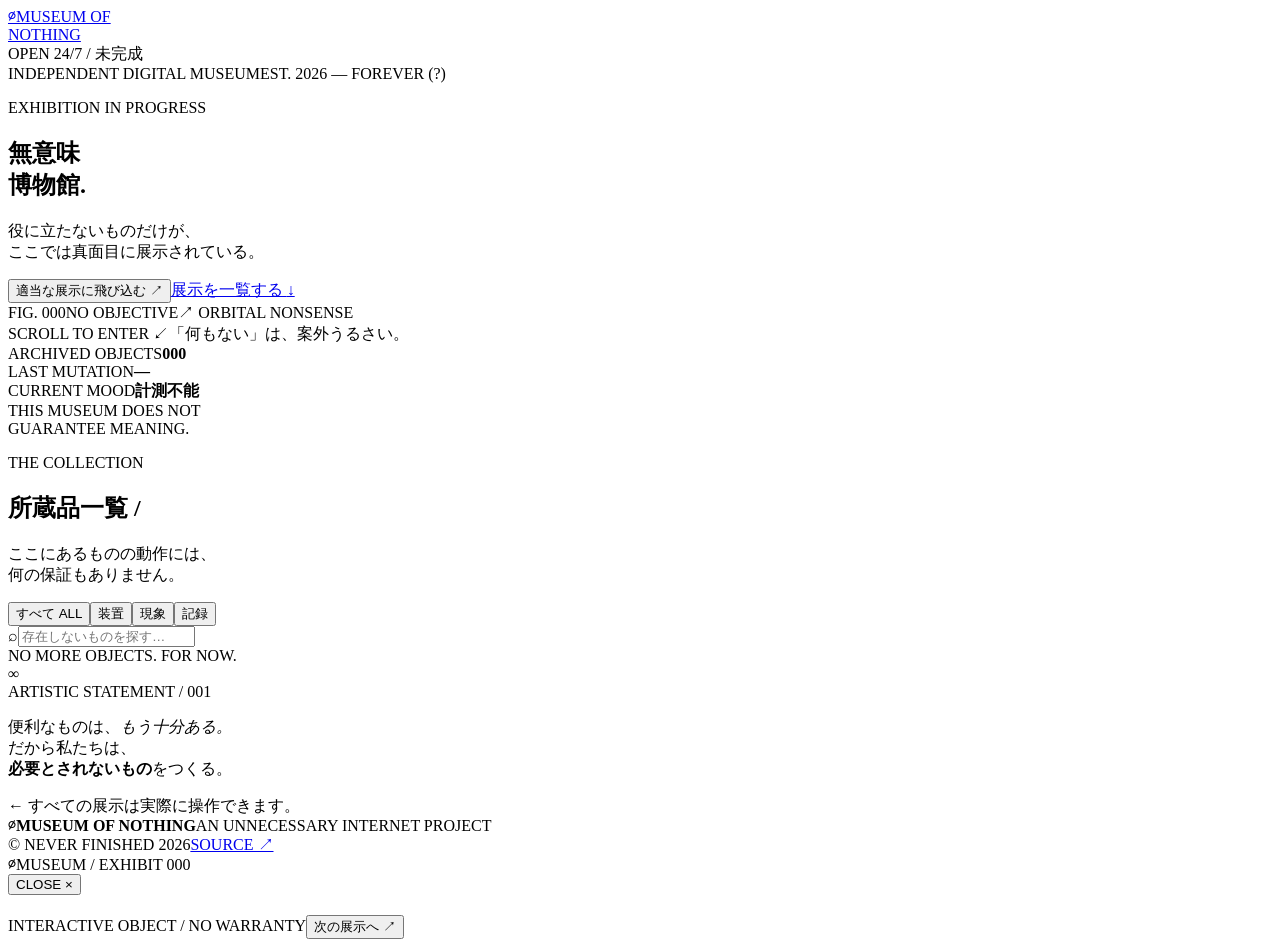
==== index.html @ 9d7526bf "Add index.html" ====
<!doctype html>
<html lang="ja">
<head>
  <meta charset="utf-8">
  <meta name="viewport" content="width=device-width, initial-scale=1">
  <meta name="theme-color" content="#0c1015">
  <meta name="description" content="役に立たない実験を蒐集する、無意味博物館。触るたびに何かが起こる。">
  <meta property="og:title" content="無意味博物館 — THE MUSEUM OF NOTHING">
  <meta property="og:description" content="説明不能な小さな装置と、終わらない実験のための場所。">
  <link rel="icon" href="assets/favicon.svg" type="image/svg+xml">
  <link rel="stylesheet" href="assets/style.css">
  <title>無意味博物館 | MUSEUM OF NOTHING</title>
</head>
<body>
  <div class="grain" aria-hidden="true"></div>
  <div class="shell">
    <header class="masthead">
      <a href="./" class="brand" aria-label="無意味博物館 トップ"><span class="brand-mark">∅</span><span>MUSEUM OF<br>NOTHING</span></a>
      <div class="mast-right"><span class="blink-dot"></span><span>OPEN 24/7 / 未完成</span><span id="date-jst"></span></div>
    </header>
    <main>
      <section class="hero" aria-labelledby="main-title">
        <div class="hero-top"><span>INDEPENDENT DIGITAL MUSEUM</span><span>EST. 2026 — FOREVER (?)</span></div>
        <div class="hero-main">
          <div class="hero-text">
            <p class="eyebrow"><span class="square"></span>EXHIBITION IN PROGRESS</p>
            <h1 id="main-title">無意味<br><span>博物館</span><span class="period">.</span></h1>
            <p class="hero-sub">役に立たないものだけが、<br>ここでは真面目に展示されている。</p>
            <div class="hero-actions"><button class="primary" id="surprise">適当な展示に飛び込む <span>↗</span></button><a class="minor-link" href="#collection">展示を一覧する <span>↓</span></a></div>
          </div>
          <div class="specimen" aria-label="回転する無意味な標本" role="img">
            <div class="specimen-ring ring-1"></div><div class="specimen-ring ring-2"></div>
            <div class="specimen-orb"><div class="orb-inner"></div></div>
            <span class="specimen-label label-a">FIG. 000</span><span class="specimen-label label-b">NO OBJECTIVE</span><span class="specimen-label label-c">↗ ORBITAL NONSENSE</span>
          </div>
        </div>
        <div class="hero-bottom"><span>SCROLL TO ENTER <span class="arrow-down">↙</span></span><span>「何もない」は、案外うるさい。</span></div>
      </section>
      <section class="counter-strip" aria-label="博物館の状態">
        <div><span class="counter-label">ARCHIVED OBJECTS</span><strong id="total">000</strong></div>
        <div><span class="counter-label">LAST MUTATION</span><strong id="lastupdate" class="counter-small">—</strong></div>
        <div><span class="counter-label">CURRENT MOOD</span><strong class="counter-small" id="mood">計測不能</strong></div>
        <div class="counter-aside">THIS MUSEUM DOES NOT<br>GUARANTEE MEANING.</div>
      </section>
      <section class="collection" id="collection">
        <div class="section-intro"><div><p class="eyebrow"><span class="square"></span>THE COLLECTION</p><h2>所蔵品一覧 <span>/</span></h2></div><p>ここにあるものの動作には、<br>何の保証もありません。</p></div>
        <div class="toolbar"><div class="filters" id="filters"><button class="chip is-active" data-filter="all">すべて <span>ALL</span></button><button class="chip" data-filter="machine">装置</button><button class="chip" data-filter="simulation">現象</button><button class="chip" data-filter="document">記録</button></div><label class="search"><span>⌕</span><input id="search" placeholder="存在しないものを探す…" aria-label="展示を検索"></label></div>
        <div class="collection-grid" id="gallery" aria-live="polite"></div>
        <div class="collection-end"><span>NO MORE OBJECTS. FOR NOW.</span><div class="line"></div><span>∞</span></div>
      </section>
      <section class="manifesto"><span class="eyebrow">ARTISTIC STATEMENT / 001</span><p>便利なものは、<em>もう十分ある。</em><br>だから私たちは、<br><strong>必要とされないもの</strong>をつくる。</p><div>← すべての展示は実際に操作できます。</div></section>
    </main>
    <footer><div><span class="footer-symbol">∅</span><strong>MUSEUM OF NOTHING</strong><span>AN UNNECESSARY INTERNET PROJECT</span></div><div>© NEVER FINISHED <span id="footer-year">2026</span><a href="https://github.com/lovingthenhk-cpu/perpetual-nonsense-lab" target="_blank" rel="noopener">SOURCE ↗</a></div></footer>
  </div>
  <div id="exhibit-modal" class="modal" aria-hidden="true">
    <div class="modal-bar"><div class="modal-bar-left"><span class="modal-icon">∅</span><span id="modal-code">MUSEUM / EXHIBIT 000</span></div><button class="modal-close" id="close" aria-label="展示を閉じる">CLOSE <span>×</span></button></div>
    <div class="modal-viewport"><div class="modal-info"><span id="modal-type" class="eyebrow"></span><h2 id="modal-title"></h2><p id="modal-description"></p><span id="modal-instruction"></span></div><div id="experiment" class="experiment"></div></div>
    <div class="modal-bottom"><span>INTERACTIVE OBJECT / NO WARRANTY</span><button id="another">次の展示へ ↗</button></div>
  </div>
  <script src="assets/app.js" defer></script>
</body>
</html>
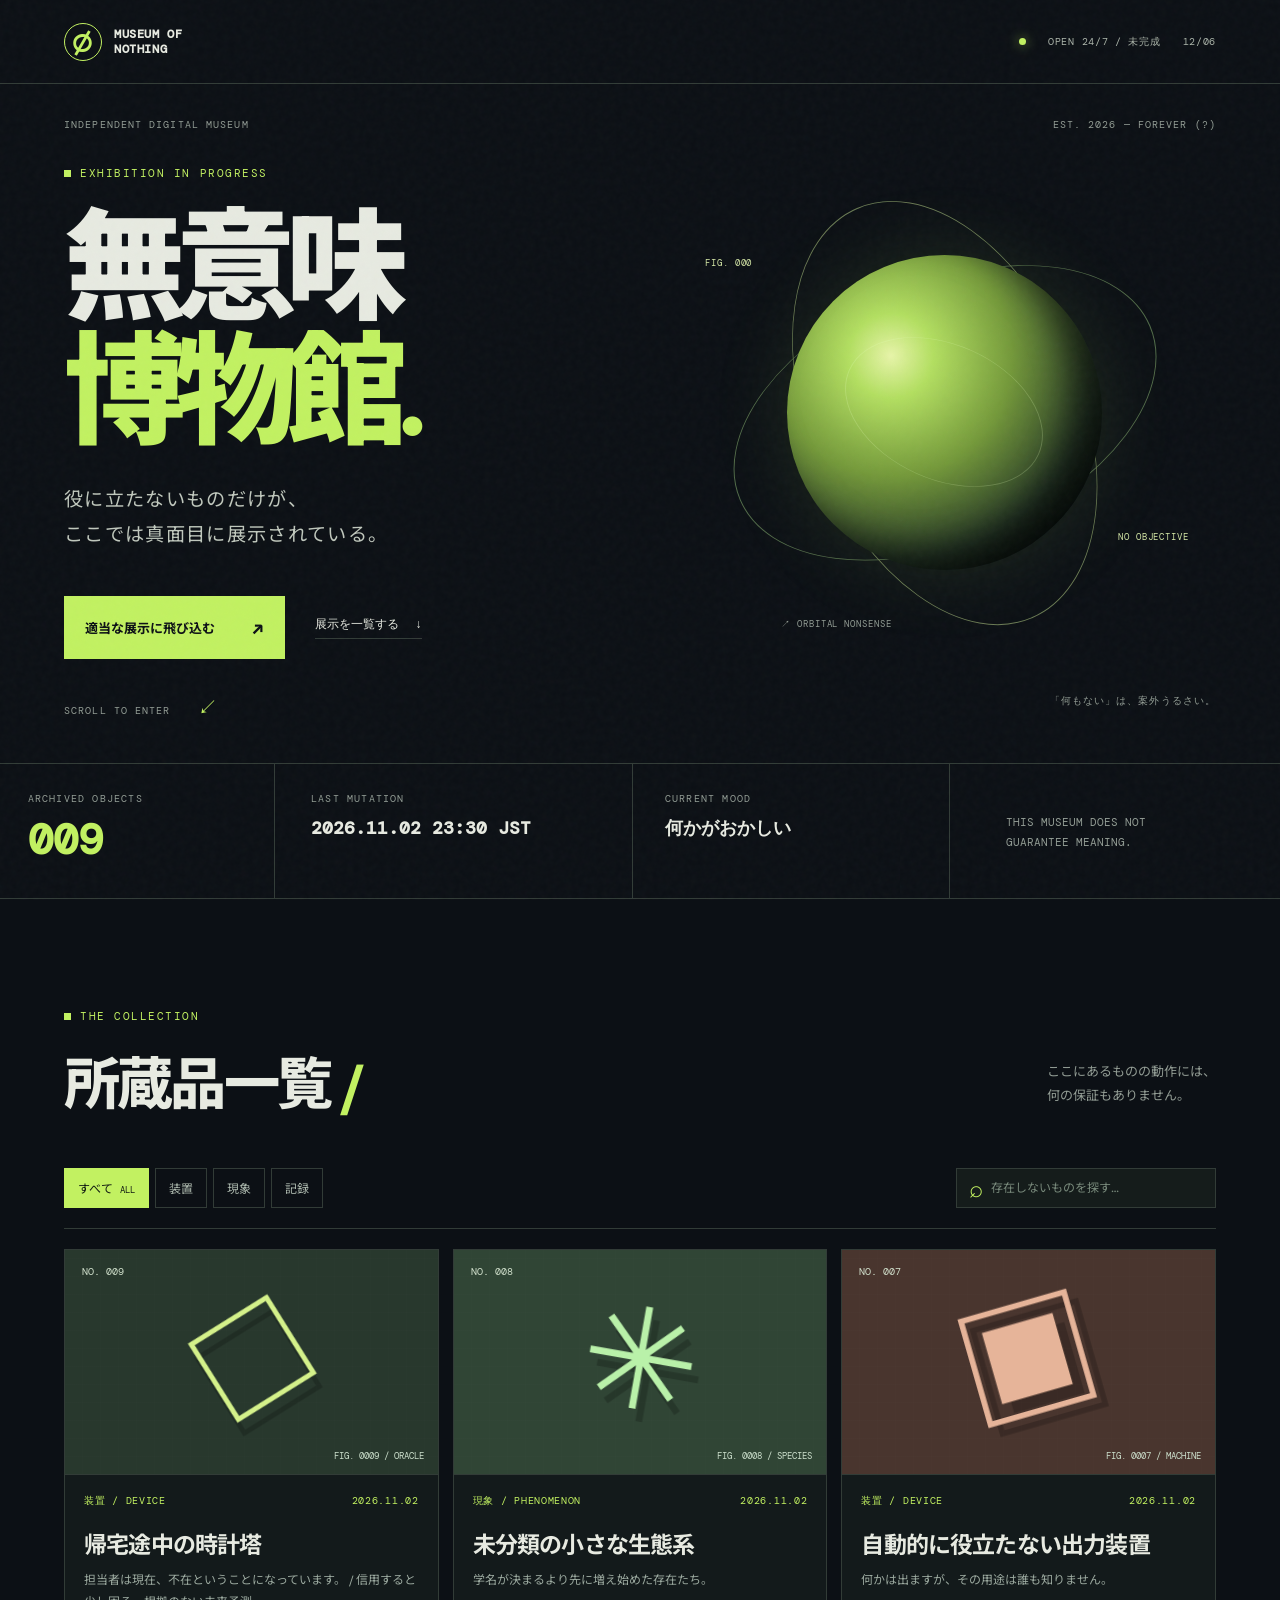
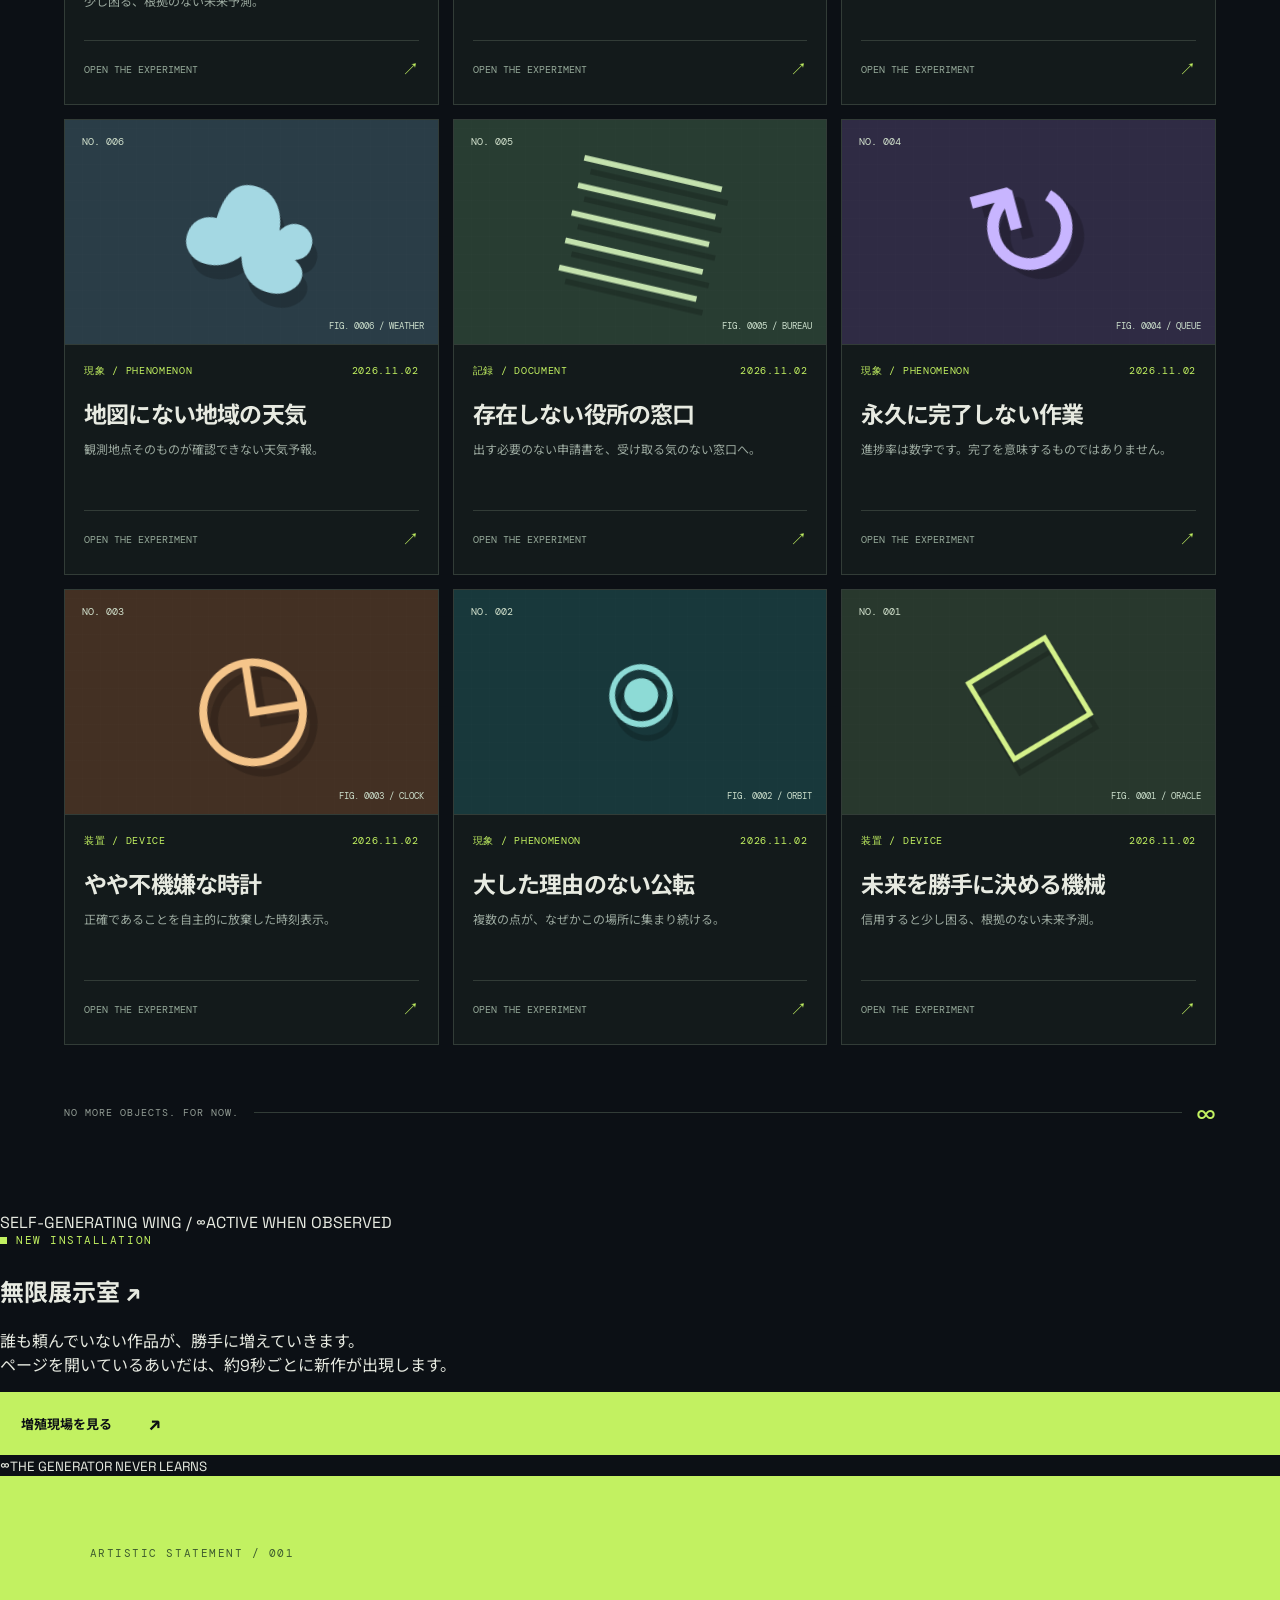
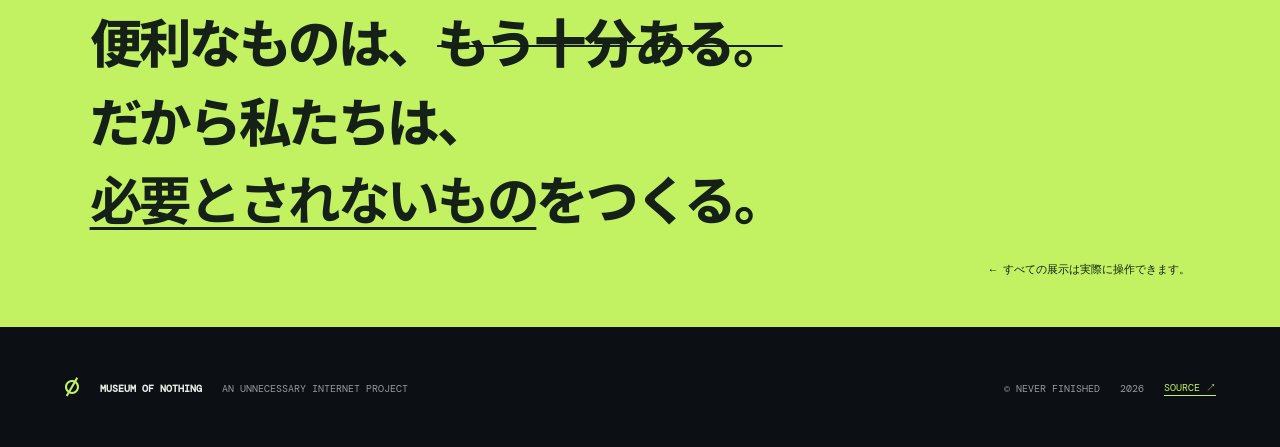
==== commit c04eb1f1: "Mutation 003: living infinite wing and new specimens (index.html)" ====
--- a/index.html
+++ b/index.html
@@ -48,6 +48,10 @@
         <div class="collection-grid" id="gallery" aria-live="polite"></div>
         <div class="collection-end"><span>NO MORE OBJECTS. FOR NOW.</span><div class="line"></div><span>∞</span></div>
       </section>
+      <section class="live-wing">
+        <div class="wing-top"><span>SELF-GENERATING WING / ∞</span><span>ACTIVE WHEN OBSERVED</span></div>
+        <div class="wing-body"><div><p class="eyebrow"><span class="square"></span>NEW INSTALLATION</p><h2>無限展示室<span> ↗</span></h2><p>誰も頼んでいない作品が、勝手に増えていきます。<br>ページを開いているあいだは、約9秒ごとに新作が出現します。</p><a class="primary" href="infinite.html">増殖現場を見る <span>↗</span></a></div><div class="wing-ornament"><span>∞</span><small>THE GENERATOR NEVER LEARNS</small></div></div>
+      </section>
       <section class="manifesto"><span class="eyebrow">ARTISTIC STATEMENT / 001</span><p>便利なものは、<em>もう十分ある。</em><br>だから私たちは、<br><strong>必要とされないもの</strong>をつくる。</p><div>← すべての展示は実際に操作できます。</div></section>
     </main>
     <footer><div><span class="footer-symbol">∅</span><strong>MUSEUM OF NOTHING</strong><span>AN UNNECESSARY INTERNET PROJECT</span></div><div>© NEVER FINISHED <span id="footer-year">2026</span><a href="https://github.com/lovingthenhk-cpu/perpetual-nonsense-lab" target="_blank" rel="noopener">SOURCE ↗</a></div></footer>
--- a/assets/style.css
+++ b/assets/style.css
@@ -0,0 +1,13 @@
+@import url('https://fonts.googleapis.com/css2?family=DM+Mono:wght@400;500&family=Space+Grotesk:wght@400;500;600;700&family=Noto+Sans+JP:wght@400;500;600;700;900&display=swap');
+:root{--bg:#0c1015;--ink:#e7eae1;--muted:#929c94;--line:#323c37;--acid:#c2f161;--dark:#182018;--panel:#171e21;--mono:'DM Mono',monospace;--sans:'Space Grotesk','Noto Sans JP',sans-serif}
+*{box-sizing:border-box}html{scroll-behavior:smooth}body{margin:0;background:var(--bg);color:var(--ink);font-family:var(--sans);-webkit-font-smoothing:antialiased}button,input{font:inherit}button{cursor:pointer}a{color:inherit;text-decoration:none}::selection{background:var(--acid);color:#0e1513}.grain{pointer-events:none;position:fixed;inset:0;z-index:80;opacity:.045;background-image:url("data:image/svg+xml,%3Csvg viewBox='0 0 180 180' xmlns='http://www.w3.org/2000/svg'%3E%3Cfilter id='n'%3E%3CfeTurbulence type='fractalNoise' baseFrequency='.8' numOctaves='3' stitchTiles='stitch'/%3E%3C/filter%3E%3Crect width='100%25' height='100%25' filter='url(%23n)' opacity='.65'/%3E%3C/svg%3E")}.shell{max-width:1600px;margin:auto}.masthead{height:84px;border-bottom:1px solid var(--line);display:flex;align-items:center;justify-content:space-between;padding:0 5%;}.brand{display:flex;gap:12px;align-items:center;font:700 12px/1.2 var(--mono);letter-spacing:.05em}.brand-mark{display:grid;place-items:center;border:1px solid var(--acid);color:var(--acid);height:38px;width:38px;border-radius:50%;font:42px/1 Georgia}.mast-right{display:flex;gap:22px;align-items:center;color:#acb5aa;font:10px var(--mono);letter-spacing:.07em}.blink-dot{width:7px;height:7px;border-radius:50%;background:var(--acid);box-shadow:0 0 12px #c2f161aa;animation:blink 2s step-end infinite}@keyframes blink{50%{opacity:.15}}
+.hero{min-height:680px;padding:34px 5% 24px;border-bottom:1px solid var(--line);position:relative;overflow:hidden}.hero-top,.hero-bottom{display:flex;justify-content:space-between;font:10px var(--mono);letter-spacing:.11em;color:var(--muted)}.hero-main{display:grid;grid-template-columns:1.12fr 1fr;align-items:center;min-height:563px}.hero-text{position:relative;z-index:2}.eyebrow{display:flex;align-items:center;gap:9px;font:11px var(--mono);letter-spacing:.14em;color:var(--acid);margin:0 0 26px}.square{display:inline-block;background:var(--acid);width:7px;height:7px}.hero h1{font-size:clamp(72px,9.5vw,154px);line-height:1.02;letter-spacing:-.09em;margin:0 0 26px;font-weight:900}.hero h1 span:not(.period){color:var(--acid)}.hero h1 .period{color:var(--acid);font-family:Georgia}.hero-sub{color:#c0c8bd;font-size:clamp(16px,1.5vw,20px);line-height:1.85;letter-spacing:.07em}.hero-actions{display:flex;align-items:center;gap:30px;margin-top:43px}.primary{display:flex;align-items:center;gap:37px;background:var(--acid);color:#0c1015;padding:18px 20px;border:1px solid var(--acid);font-weight:700;font-size:13px;transition:transform .2s,background .2s}.primary:hover{transform:translateY(-3px);background:#d7ff8a}.primary span{font-size:19px}.minor-link{font:12px var(--mono);border-bottom:1px solid var(--line);padding-bottom:5px}.minor-link span{margin-left:9px}.specimen{position:relative;width:100%;height:min(520px,42vw);display:grid;place-items:center}.specimen-ring{position:absolute;border:1px solid #536c4a;border-radius:50%;width:82%;aspect-ratio:1;transform:rotate(-23deg) scaleY(.58);animation:orbit 24s linear infinite}.ring-2{transform:rotate(67deg) scaleY(.61);animation:orbit2 19s linear infinite;border-color:#6c7c55}.specimen-orb{width:58%;aspect-ratio:1;background:radial-gradient(circle at 33% 32%,#e7f4a9 0%,#b3df61 14%,#74993a 40%,#243625 68%,#08110e 80%);border-radius:50%;box-shadow:0 0 80px #a0d65a20,inset -27px -20px 33px #0008;animation:float 6s ease-in-out infinite;position:relative}.orb-inner{position:absolute;inset:17%;border-radius:50%;border:1px solid #e4ffbe3a;transform:rotate(24deg) scaleY(.65)}.specimen-label{position:absolute;color:#d7eaa8;font:9px var(--mono);letter-spacing:.1em}.label-a{left:6%;top:20%}.label-b{right:5%;bottom:25%}.label-c{left:20%;bottom:8%;color:var(--muted)}@keyframes orbit{to{transform:rotate(337deg) scaleY(.58)}}@keyframes orbit2{to{transform:rotate(427deg) scaleY(.61)}}@keyframes float{50%{transform:translateY(-16px)}}.hero-bottom .arrow-down{margin-left:20px;font-size:20px;color:var(--acid)}
+.counter-strip{display:grid;grid-template-columns:1fr 1.3fr 1.15fr 1.2fr;min-height:135px;border-bottom:1px solid var(--line)}.counter-strip>div{padding:28px 16px 24px 10%;border-right:1px solid var(--line);display:flex;flex-direction:column;gap:14px}.counter-strip>div:last-child{border:0;padding-left:17%;justify-content:center}.counter-label{font:10px var(--mono);letter-spacing:.12em;color:var(--muted)}.counter-strip strong{font:600 42px var(--mono);color:var(--acid);line-height:1}.counter-strip strong.counter-small{font-size:18px;color:var(--ink)}.counter-aside{font:11px/1.8 var(--mono);color:var(--muted)}
+.collection{padding:110px 5% 80px}.section-intro{display:flex;justify-content:space-between;align-items:end;margin-bottom:48px}.section-intro .eyebrow{margin-bottom:16px}.section-intro h2{font-weight:800;font-size:clamp(32px,4.4vw,62px);letter-spacing:-.05em;margin:0}.section-intro h2 span{color:var(--acid)}.section-intro>p{font-size:13px;line-height:1.8;color:var(--muted)}.toolbar{display:flex;gap:15px;justify-content:space-between;align-items:center;border-bottom:1px solid var(--line);padding-bottom:20px;margin-bottom:20px}.filters{display:flex;gap:6px;flex-wrap:wrap}.chip{padding:10px 13px;border:1px solid var(--line);color:#acb8ad;background:transparent;font-size:12px}.chip span{font:9px var(--mono);margin-left:4px}.chip.is-active,.chip:hover{background:var(--acid);border-color:var(--acid);color:#121b13}.search{display:flex;align-items:center;background:#151c1b;border:1px solid var(--line);padding:0 12px;min-width:260px;height:40px}.search span{color:var(--acid);font-size:24px}.search input{width:100%;background:transparent;border:0;outline:0;color:var(--ink);font-size:12px;padding:8px}.search input::placeholder{color:#78897b}
+.collection-grid{display:grid;grid-template-columns:repeat(3,minmax(0,1fr));gap:14px}.item{border:1px solid var(--line);position:relative;min-width:0;background:#131a1b;transition:border-color .22s,transform .22s}.item:hover{border-color:var(--acid);transform:translateY(-4px)}.item-art{height:225px;position:relative;overflow:hidden;display:grid;place-items:center;background:var(--art-bg,#22322a);border-bottom:1px solid var(--line)}.item-art:before{content:'';position:absolute;inset:0;opacity:.4;background:repeating-linear-gradient(0deg,transparent 0px,transparent 17px,#ffffff0b 18px),repeating-linear-gradient(90deg,transparent 0px,transparent 17px,#ffffff08 18px)}.glyph{font:normal clamp(90px,11vw,170px)/1 Georgia;filter:drop-shadow(9px 12px 0 #0003);transform:rotate(var(--tilt,0deg));transition:transform .5s}.item:hover .glyph{transform:rotate(calc(var(--tilt,0deg) + 20deg)) scale(1.11)}.art-index{position:absolute;top:15px;left:17px;font:10px var(--mono);color:#d1e0cc}.art-decor{position:absolute;bottom:12px;right:14px;font:9px var(--mono);color:#cde0cd}.item-bottom{padding:19px 19px 23px}.item-meta{display:flex;justify-content:space-between;color:var(--acid);font:10px var(--mono);letter-spacing:.07em;margin-bottom:18px}.item-bottom h3{margin:0 0 10px;font-size:23px;letter-spacing:-.035em}.item-bottom p{color:#9ba99f;font-size:12px;line-height:1.8;min-height:44px;margin:0 0 26px}.item-foot{display:flex;justify-content:space-between;align-items:center;border-top:1px solid var(--line);padding-top:17px;font:10px var(--mono);color:#95a999}.item-foot b{font-size:17px;color:var(--acid);font-weight:400}.item-open{position:absolute;inset:0;background:transparent;border:0;z-index:2;opacity:0}.item:focus-within{outline:2px solid var(--acid);outline-offset:2px}.collection-end{display:flex;align-items:center;gap:15px;color:var(--muted);font:10px var(--mono);letter-spacing:.1em;margin-top:48px}.collection-end .line{height:1px;background:var(--line);flex:1}.collection-end>span:last-child{font-size:30px;color:var(--acid)}.empty{grid-column:1/-1;text-align:center;padding:90px;color:var(--muted);border:1px dashed var(--line)}
+.manifesto{background:var(--acid);color:#152016;min-height:405px;padding:70px 7% 50px;display:flex;flex-direction:column;justify-content:space-between}.manifesto .eyebrow{color:#3e5c2e}.manifesto p{font-size:clamp(28px,4.1vw,58px);font-weight:800;line-height:1.5;letter-spacing:-.045em;margin:20px 0}.manifesto em{font-style:normal;text-decoration:line-through;text-decoration-thickness:2px}.manifesto strong{text-decoration:underline;text-decoration-thickness:3px;text-underline-offset:7px}.manifesto>div{align-self:end;font:11px var(--mono)}footer{display:flex;justify-content:space-between;gap:30px;padding:43px 5%;font:10px var(--mono);color:var(--muted)}footer>div{display:flex;gap:20px;align-items:center}footer strong{color:var(--ink)}.footer-symbol{font:32px Georgia;color:var(--acid)}footer a{color:var(--acid);border-bottom:1px solid var(--acid)}
+.modal{position:fixed;inset:0;z-index:120;background:#0b1014;display:none;flex-direction:column}.modal.is-open{display:flex}.modal-bar,.modal-bottom{height:65px;flex-shrink:0;border-bottom:1px solid #344039;display:flex;justify-content:space-between;align-items:center;padding:0 4%;font:10px var(--mono);letter-spacing:.1em}.modal-bar-left{display:flex;align-items:center;gap:12px}.modal-icon{display:grid;place-items:center;border-radius:50%;border:1px solid var(--acid);color:var(--acid);font:30px Georgia;width:32px;height:32px}.modal-close,.modal-bottom button{background:none;border:0;color:var(--acid);font:11px var(--mono);letter-spacing:.08em}.modal-close span{font-size:24px;vertical-align:middle;margin-left:10px}.modal-viewport{flex:1;min-height:0;display:grid;grid-template-columns:350px 1fr}.modal-info{border-right:1px solid var(--line);padding:55px 28px 25px 12%;display:flex;flex-direction:column}.modal-info h2{font-size:clamp(27px,3vw,47px);letter-spacing:-.04em;line-height:1.35;margin:0 0 23px}.modal-info p{color:#a6b2a8;line-height:1.95;font-size:14px}.modal-info>span:last-child{margin-top:auto;color:var(--acid);font:11px/1.8 var(--mono);padding-top:25px}.experiment{position:relative;min-height:410px;overflow:auto;background:#111b19;display:grid;place-items:center}.modal-bottom{height:55px;border-top:1px solid var(--line);border-bottom:0;color:var(--muted)}
+.exp-button{border:1px solid var(--acid);background:var(--acid);color:#102016;padding:14px 20px;font:600 12px var(--mono);cursor:pointer}.exp-button:hover{background:transparent;color:var(--acid)}.exp-wrap{width:min(640px,90%);padding:40px 0;text-align:center}.exp-super{font:11px var(--mono);color:var(--acid);letter-spacing:.15em}.exp-big{font:700 clamp(46px,7vw,96px) var(--sans);letter-spacing:-.06em;line-height:1.2;margin:20px auto;color:#e2f4cb}.exp-desc{font:13px/2 var(--mono);color:#aabda9;margin:20px 0 30px}.exp-output{font:15px/2 var(--mono);padding:25px;margin:25px auto;background:#1b2a25;border:1px solid #4b6752;max-width:540px;word-break:break-word}.exp-canvas{display:block;width:100%;height:100%;min-height:360px;cursor:crosshair;touch-action:manipulation}.exp-display{font:700 clamp(55px,9vw,125px)/1.15 var(--mono);color:var(--acid);letter-spacing:-.08em}.exp-meter{height:18px;background:#344139;width:100%;margin:30px 0 14px;overflow:hidden}.exp-meter>div{height:100%;background:var(--acid);width:12%;transition:width .5s}.exp-form{text-align:left;border:1px solid #47614d;padding:25px 30px}.exp-form label{display:block;color:#b9cfb4;font:12px var(--mono);margin:20px 0}.exp-form input,.exp-form select{display:block;width:100%;margin-top:8px;border:1px solid #54705a;background:#13201b;color:var(--ink);padding:12px;font:14px var(--sans)}.exp-stamp{font:700 42px var(--mono);transform:rotate(-12deg);display:inline-block;color:var(--acid);border:5px double var(--acid);padding:5px 12px;margin:30px}
+@media(max-width:900px){.hero-main{grid-template-columns:1fr}.hero{min-height:730px}.specimen{height:300px;max-width:500px;margin:auto}.specimen-orb{width:170px}.specimen-ring{width:260px}.hero h1{font-size:clamp(76px,13vw,110px)}.counter-strip{grid-template-columns:repeat(2,1fr)}.counter-strip>div{border-bottom:1px solid var(--line)}.collection-grid{grid-template-columns:repeat(2,minmax(0,1fr))}.modal-viewport{grid-template-columns:260px 1fr}.modal-info{padding:40px 20px}.section-intro{align-items:start}.item-art{height:200px}}
+@media(max-width:620px){.masthead{height:67px}.mast-right span:last-child,.hero-top span:last-child,.hero-bottom span:last-child,.counter-strip>div:last-child{display:none}.hero{min-height:790px}.hero-main{min-height:680px;align-content:center}.hero-text{padding-top:37px}.hero h1{font-size:clamp(66px,18vw,96px)}.hero-actions{gap:18px;flex-wrap:wrap}.specimen{margin-top:8px}.collection{padding-top:65px}.section-intro{display:block}.section-intro>p{margin-top:22px}.toolbar{display:block}.search{margin-top:14px;min-width:0}.collection-grid{grid-template-columns:1fr}.item-art{height:220px}.modal-viewport{display:block;overflow:auto}.modal-info{border-right:0;border-bottom:1px solid var(--line);padding:24px 6%}.modal-info h2{font-size:30px;margin-bottom:9px}.modal-info p{margin:0}.modal-info>span:last-child{display:none}.experiment{min-height:430px}.modal-bottom{height:55px}footer,footer>div{flex-wrap:wrap}.manifesto{padding:44px 6%}.counter-strip>div{padding:23px!important}.counter-strip strong{font-size:32px}}
+@media(prefers-reduced-motion:reduce){*,*:before,*:after{scroll-behavior:auto!important;animation-duration:.01ms!important;transition-duration:.01ms!important}}
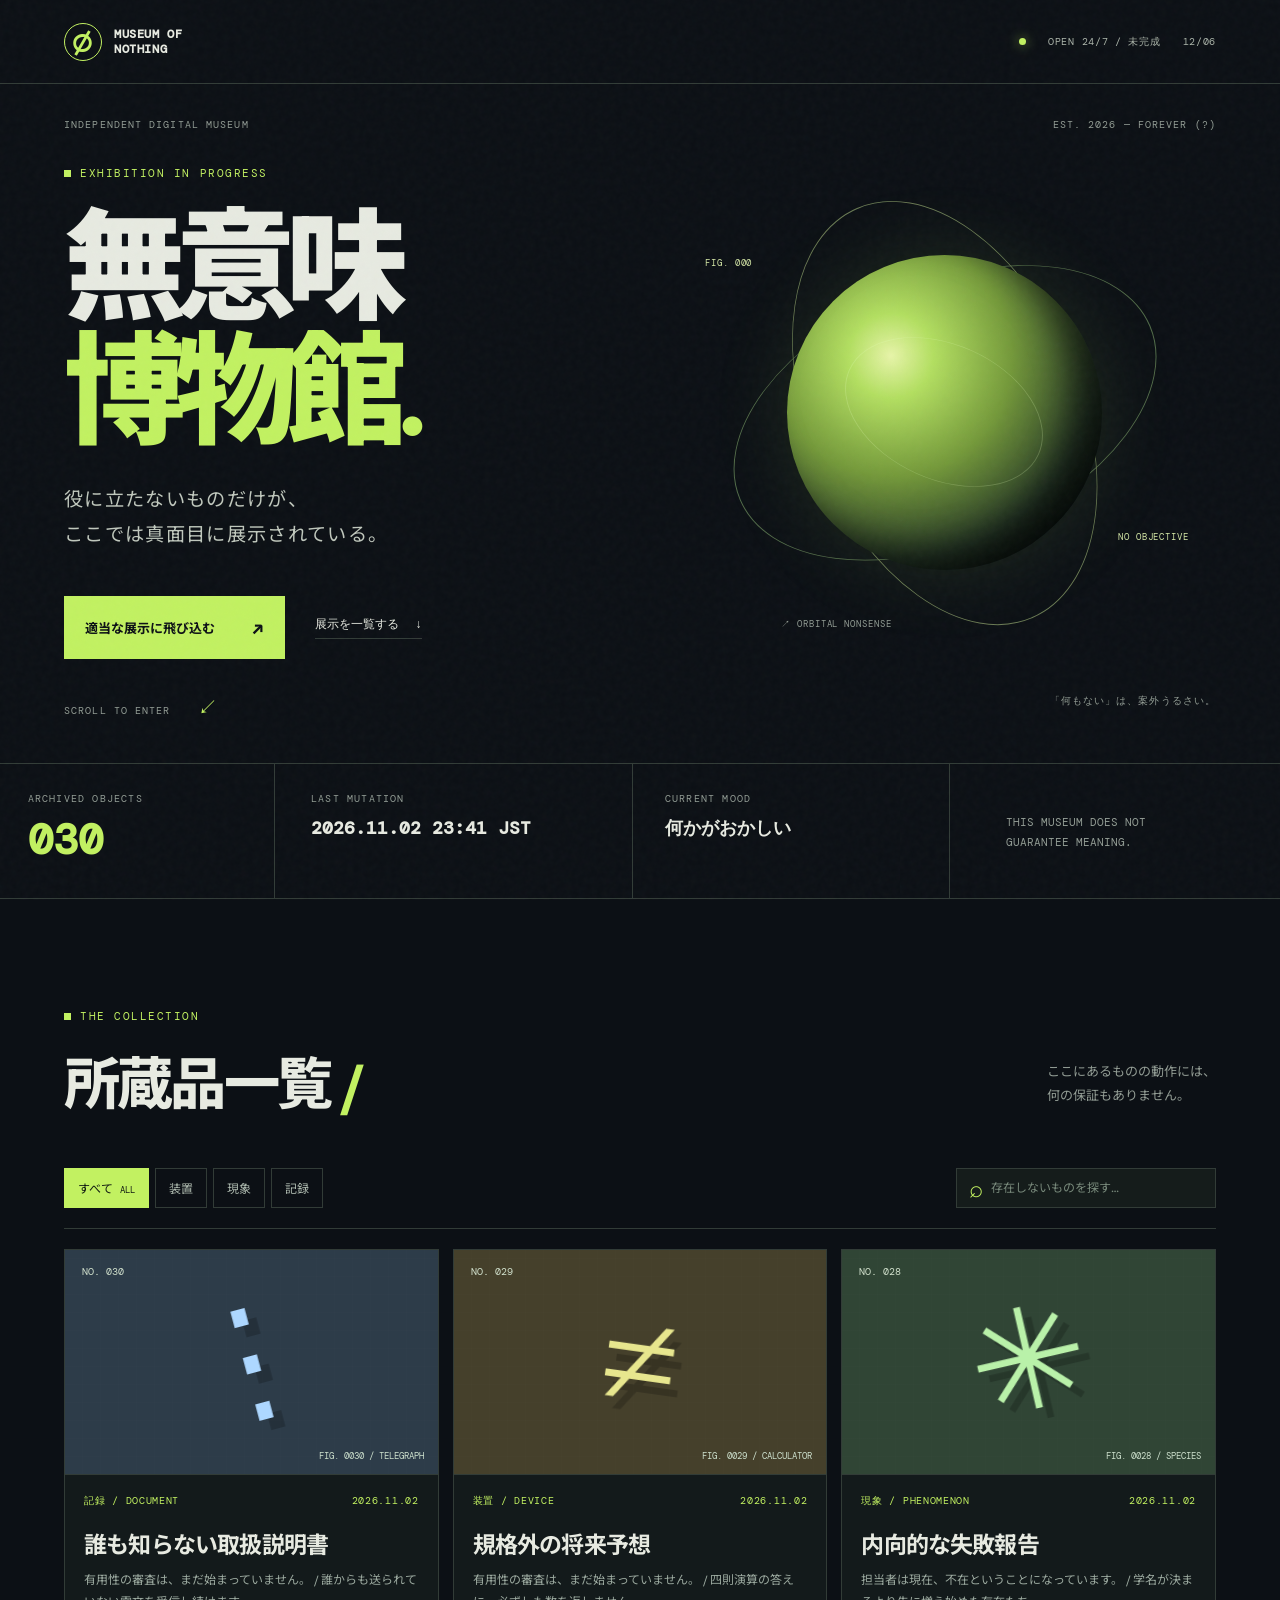
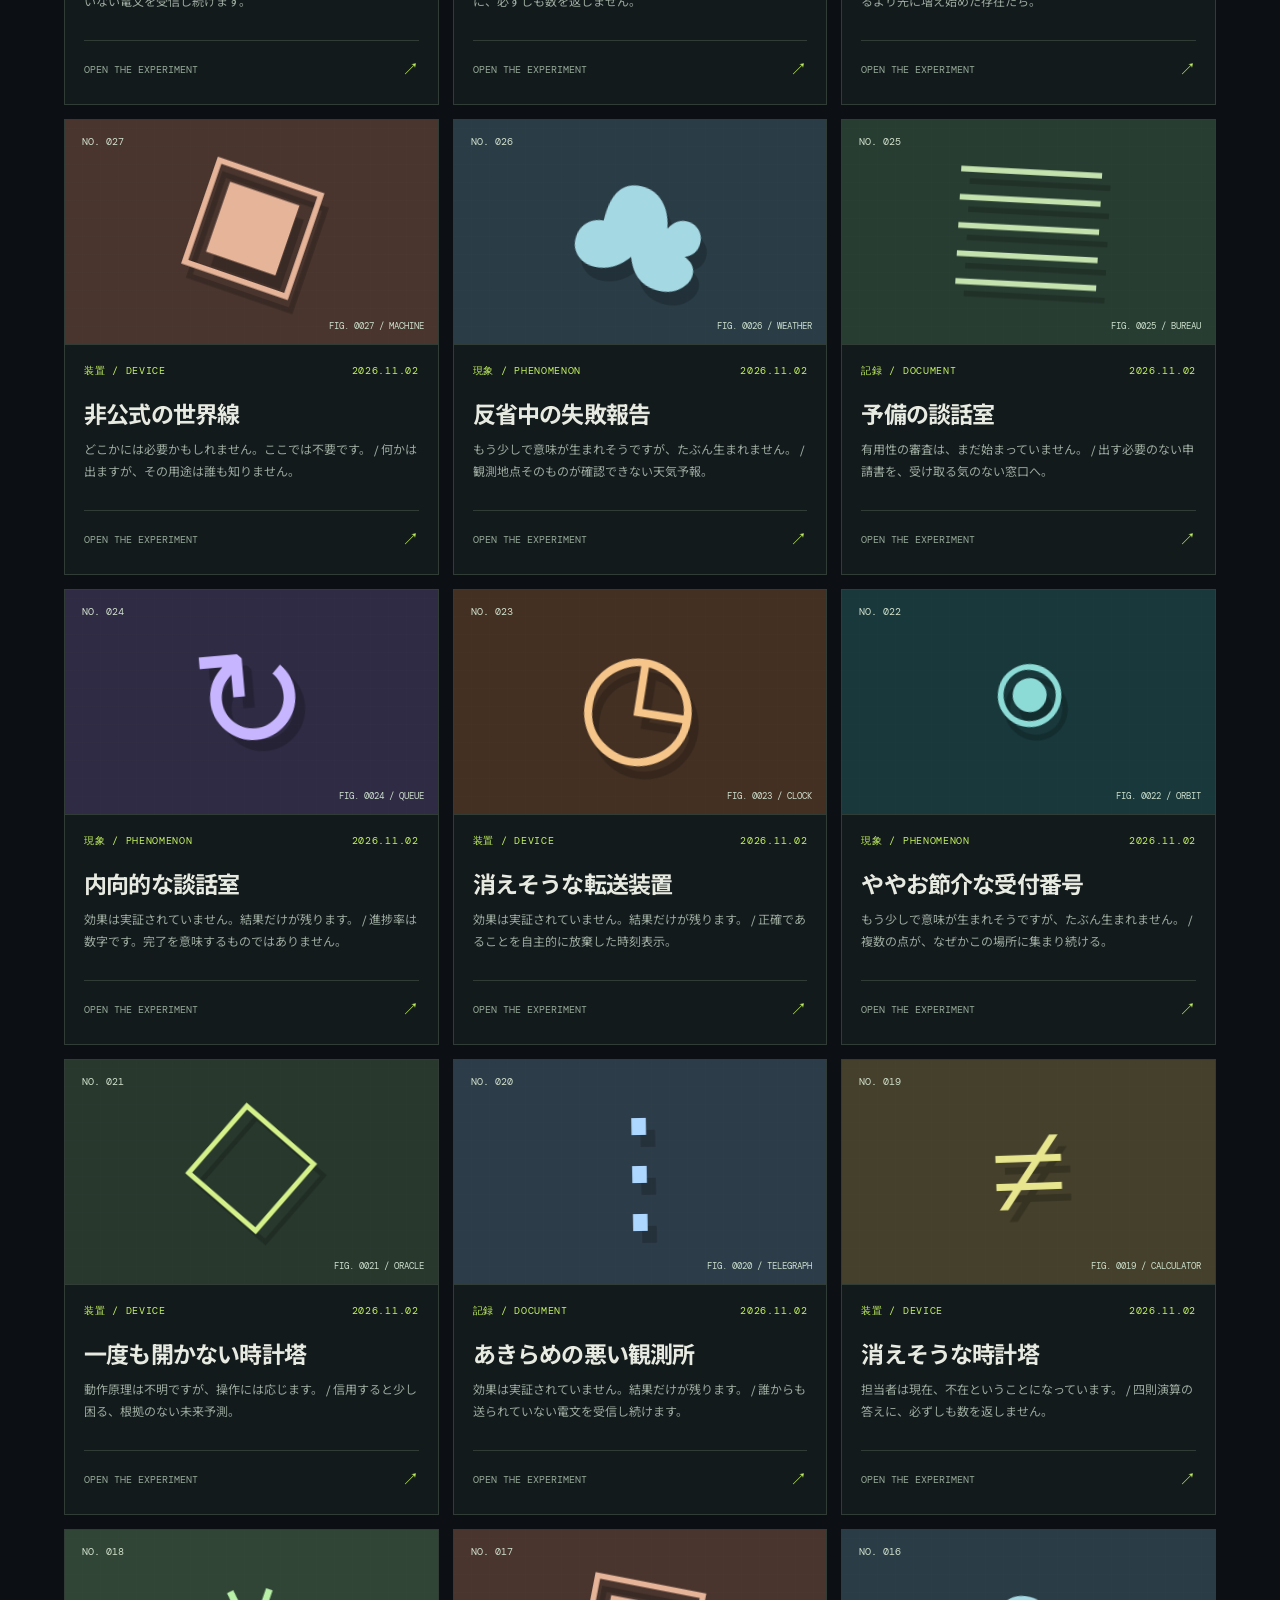
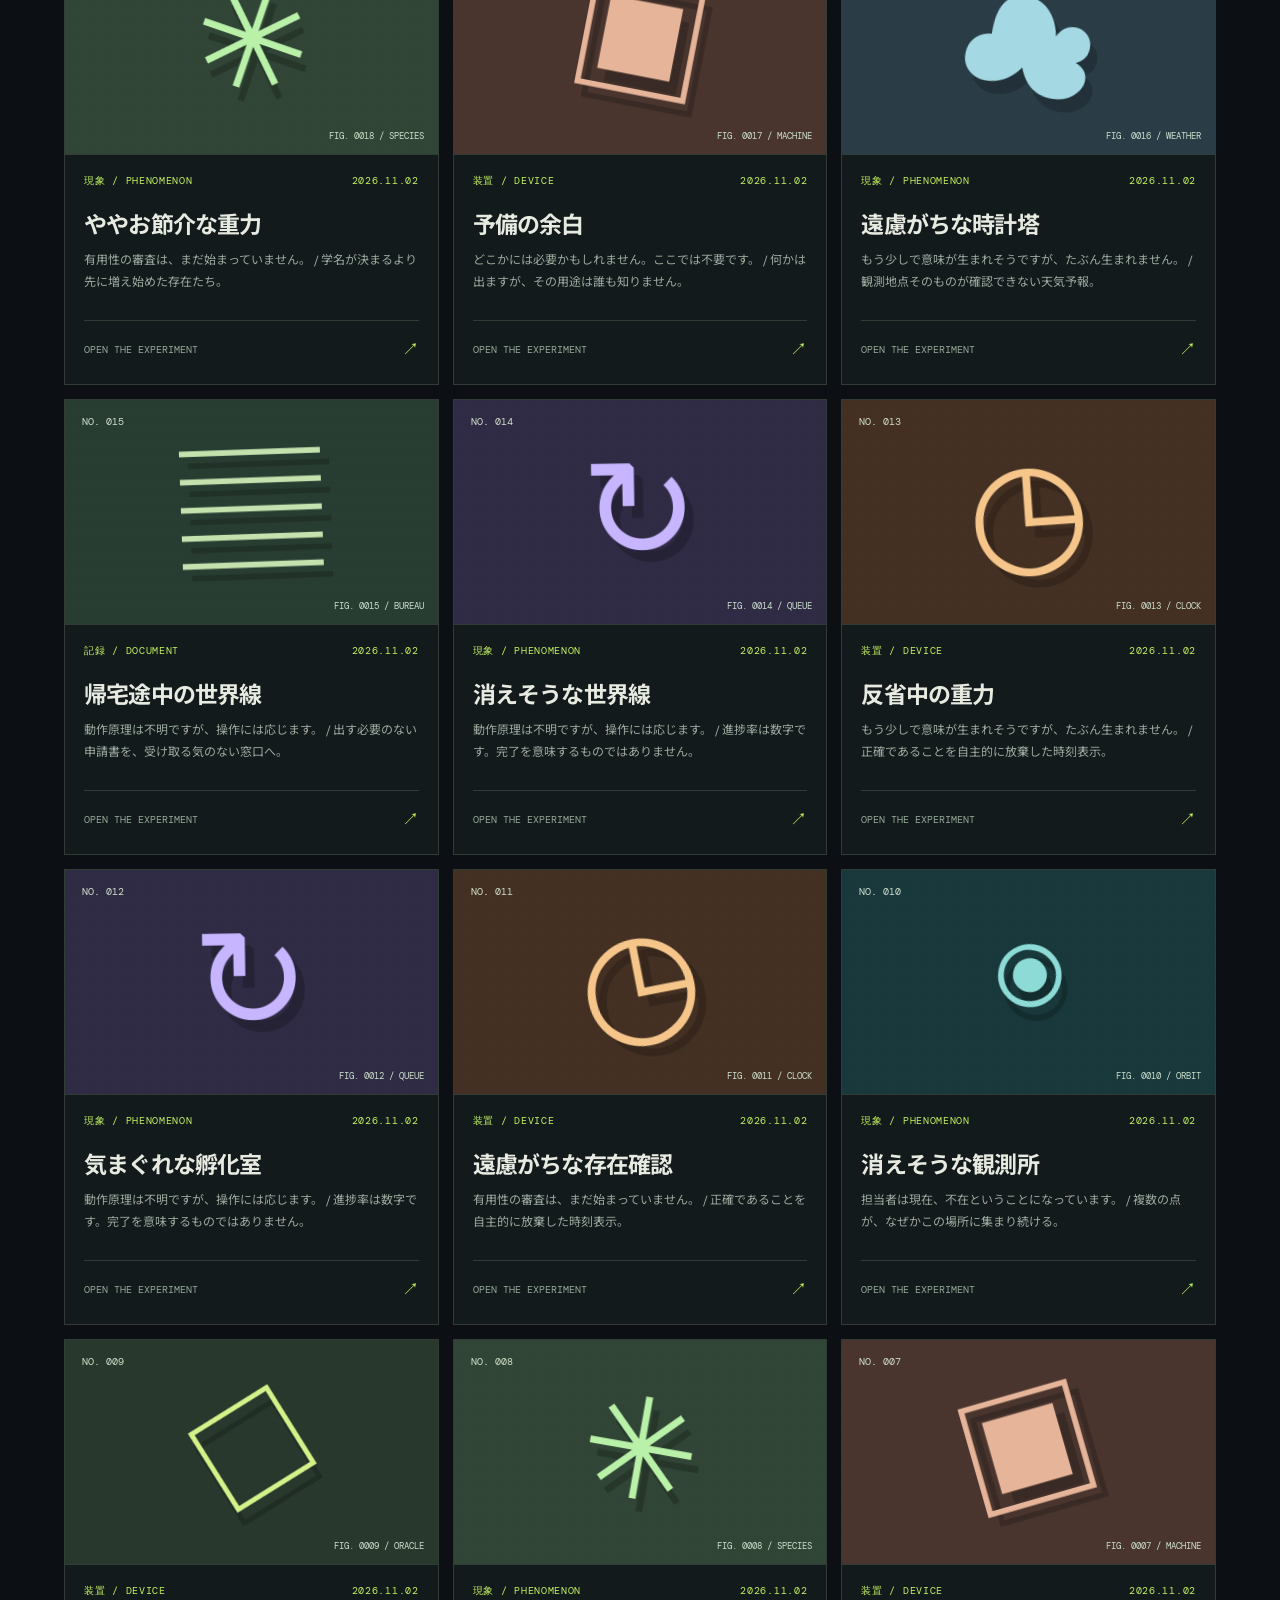
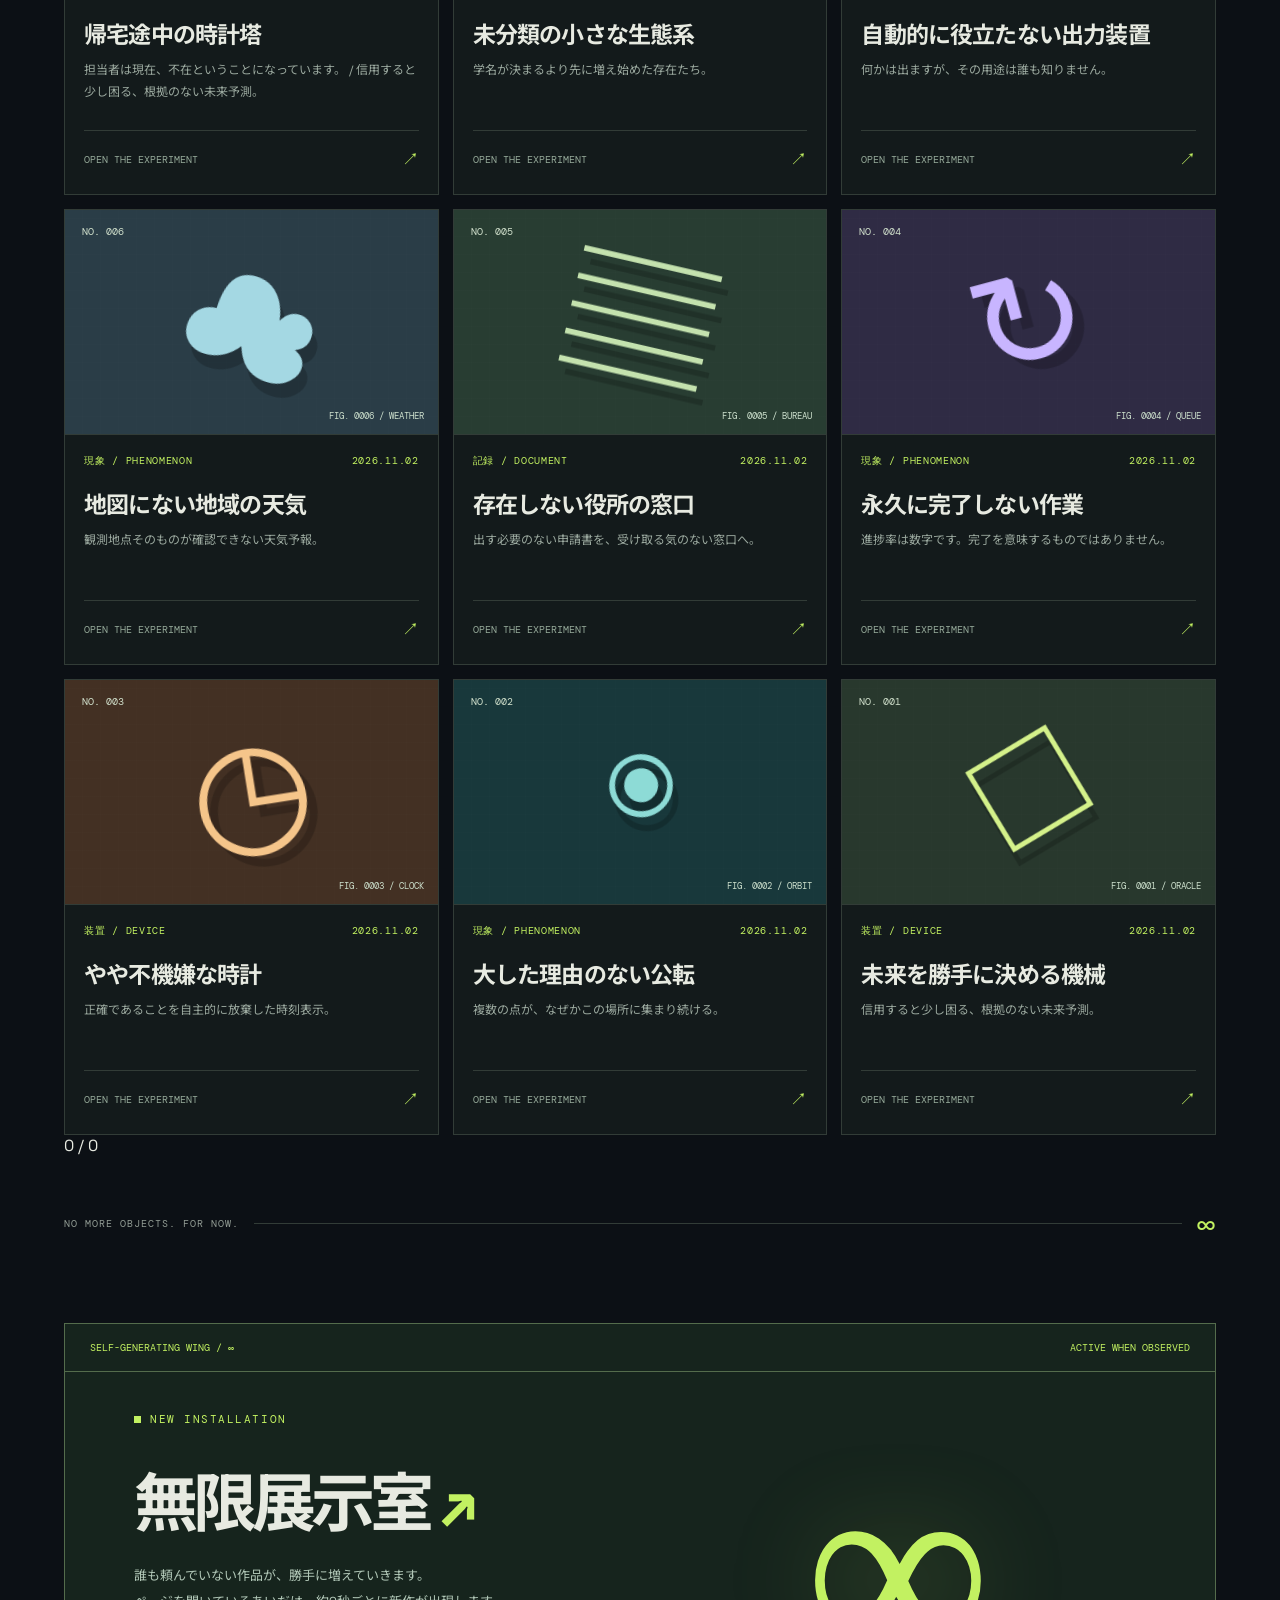
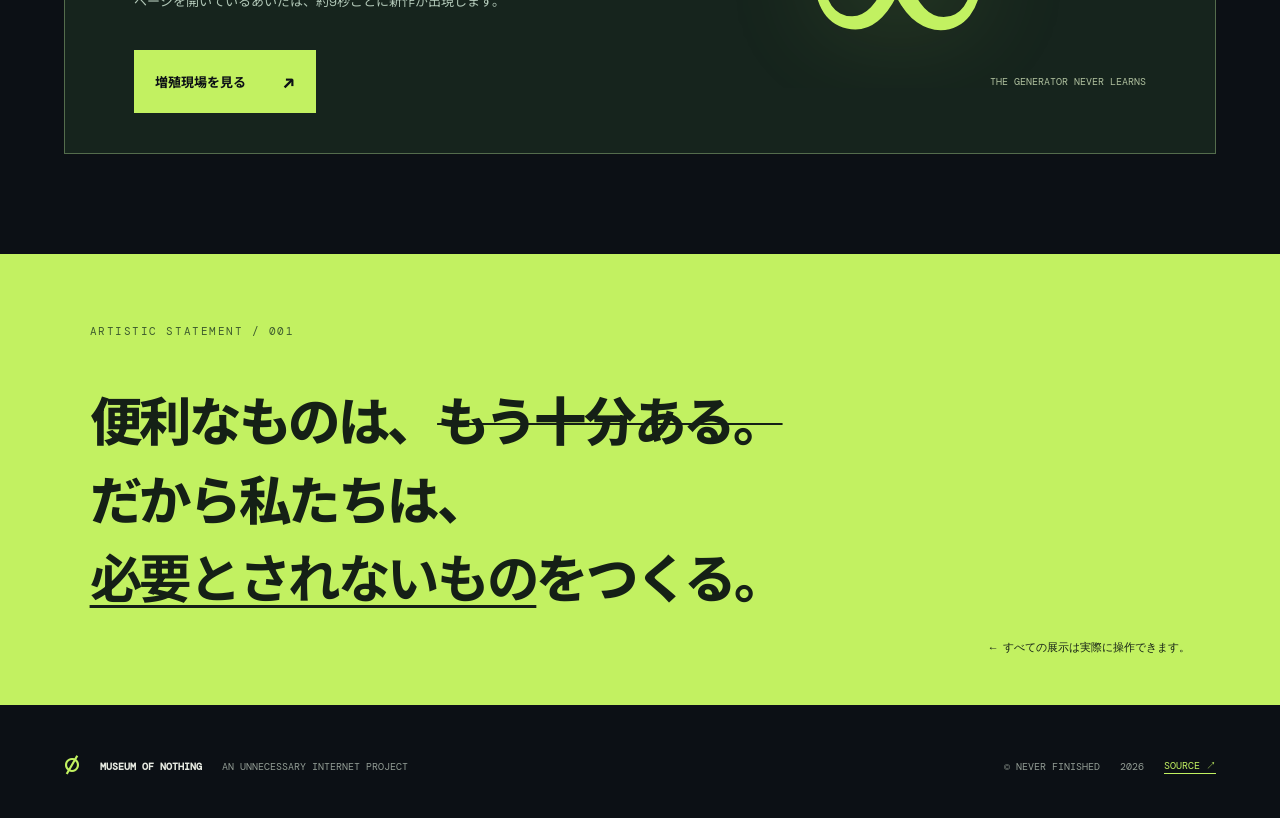
==== commit b60e7495: "Museum: paginated gallery" ====
--- a/index.html
+++ b/index.html
@@ -46,6 +46,7 @@
         <div class="section-intro"><div><p class="eyebrow"><span class="square"></span>THE COLLECTION</p><h2>所蔵品一覧 <span>/</span></h2></div><p>ここにあるものの動作には、<br>何の保証もありません。</p></div>
         <div class="toolbar"><div class="filters" id="filters"><button class="chip is-active" data-filter="all">すべて <span>ALL</span></button><button class="chip" data-filter="machine">装置</button><button class="chip" data-filter="simulation">現象</button><button class="chip" data-filter="document">記録</button></div><label class="search"><span>⌕</span><input id="search" placeholder="存在しないものを探す…" aria-label="展示を検索"></label></div>
         <div class="collection-grid" id="gallery" aria-live="polite"></div>
+        <div class="load-more-wrap"><button id="load-more" class="load-more" hidden>さらに展示を開く <span>↓</span></button><span id="visible-info">0 / 0</span></div>
         <div class="collection-end"><span>NO MORE OBJECTS. FOR NOW.</span><div class="line"></div><span>∞</span></div>
       </section>
       <section class="live-wing">
--- a/assets/style.css
+++ b/assets/style.css
@@ -11,3 +11,4 @@
 @media(max-width:900px){.hero-main{grid-template-columns:1fr}.hero{min-height:730px}.specimen{height:300px;max-width:500px;margin:auto}.specimen-orb{width:170px}.specimen-ring{width:260px}.hero h1{font-size:clamp(76px,13vw,110px)}.counter-strip{grid-template-columns:repeat(2,1fr)}.counter-strip>div{border-bottom:1px solid var(--line)}.collection-grid{grid-template-columns:repeat(2,minmax(0,1fr))}.modal-viewport{grid-template-columns:260px 1fr}.modal-info{padding:40px 20px}.section-intro{align-items:start}.item-art{height:200px}}
 @media(max-width:620px){.masthead{height:67px}.mast-right span:last-child,.hero-top span:last-child,.hero-bottom span:last-child,.counter-strip>div:last-child{display:none}.hero{min-height:790px}.hero-main{min-height:680px;align-content:center}.hero-text{padding-top:37px}.hero h1{font-size:clamp(66px,18vw,96px)}.hero-actions{gap:18px;flex-wrap:wrap}.specimen{margin-top:8px}.collection{padding-top:65px}.section-intro{display:block}.section-intro>p{margin-top:22px}.toolbar{display:block}.search{margin-top:14px;min-width:0}.collection-grid{grid-template-columns:1fr}.item-art{height:220px}.modal-viewport{display:block;overflow:auto}.modal-info{border-right:0;border-bottom:1px solid var(--line);padding:24px 6%}.modal-info h2{font-size:30px;margin-bottom:9px}.modal-info p{margin:0}.modal-info>span:last-child{display:none}.experiment{min-height:430px}.modal-bottom{height:55px}footer,footer>div{flex-wrap:wrap}.manifesto{padding:44px 6%}.counter-strip>div{padding:23px!important}.counter-strip strong{font-size:32px}}
 @media(prefers-reduced-motion:reduce){*,*:before,*:after{scroll-behavior:auto!important;animation-duration:.01ms!important;transition-duration:.01ms!important}}
+.live-wing{margin:0 5% 100px;border:1px solid #546c4c;background:#16241d}.wing-top{padding:17px 25px;border-bottom:1px solid #546c4c;display:flex;justify-content:space-between;gap:20px;font:10px var(--mono);color:var(--acid)}.wing-body{display:grid;grid-template-columns:1fr 1fr;padding:40px 6%;align-items:center;gap:20px}.wing-body h2{font-size:clamp(40px,5vw,75px);margin:10px 0 18px;letter-spacing:-.08em}.wing-body h2 span{color:var(--acid)}.wing-body p:not(.eyebrow){font-size:13px;line-height:2;color:#b1c7b7}.wing-body .primary{display:inline-flex;margin-top:22px}.wing-ornament{position:relative;display:grid;place-items:center;height:250px;overflow:hidden}.wing-ornament span{font:260px/1 Georgia;color:var(--acid);text-shadow:0 0 95px #c2f16140;animation:float 5s ease-in-out infinite}.wing-ornament small{position:absolute;bottom:0;right:0;color:#afc09e;font:10px var(--mono)}@media(max-width:620px){.live-wing{margin:0 5% 60px}.wing-body{grid-template-columns:1fr}.wing-top span:last-child{display:none}.wing-ornament{height:140px}.wing-ornament span{font-size:150px}}
